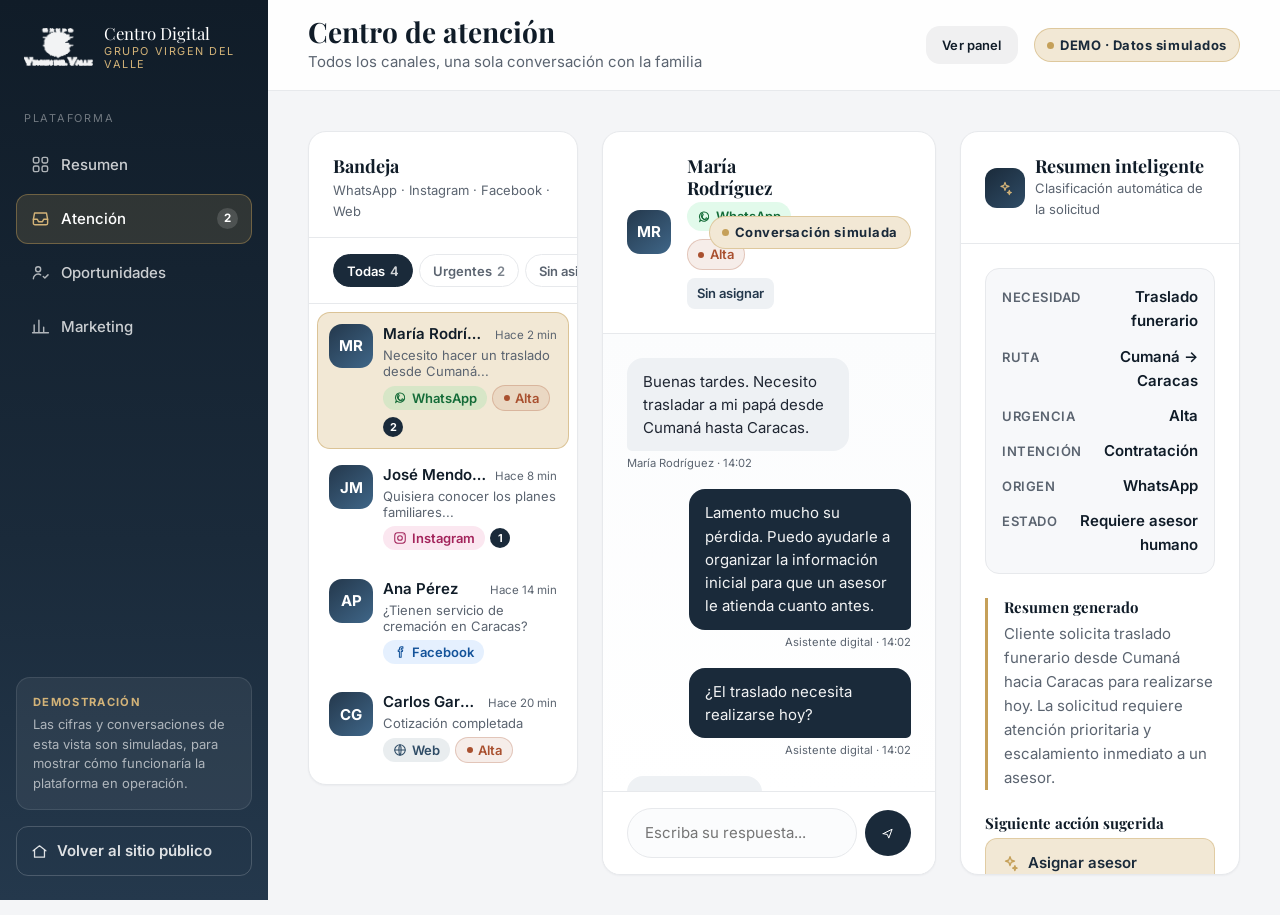
==== centro-atencion-demo.html @ 5bf5c895 "feat(inbox): add omnichannel attention center demo Single inbox for WhatsApp, Instagram, Facebook an" ====
<!doctype html>
<html lang="es">
<head>
  <meta charset="UTF-8" />
  <meta name="viewport" content="width=device-width, initial-scale=1" />
  <title>Centro Digital · Atención omnicanal (demo) | Grupo Virgen del Valle</title>
  <meta name="description" content="Demostración del centro de atención omnicanal de Grupo Virgen del Valle: WhatsApp, Instagram, Facebook y web en una misma bandeja, con resumen inteligente para el asesor. Datos simulados." />
  <meta name="robots" content="noindex" />
  <link rel="icon" type="image/svg+xml" href="assets/img/favicon.svg" />

  <link rel="preconnect" href="https://fonts.googleapis.com" />
  <link rel="preconnect" href="https://fonts.gstatic.com" crossorigin />
  <link href="https://fonts.googleapis.com/css2?family=Playfair+Display:ital,wght@0,400;0,600;0,700&family=Inter:wght@400;500;600;700;800&display=swap" rel="stylesheet" />

  <link rel="stylesheet" href="css/tokens.css" />
  <link rel="stylesheet" href="css/main.css" />
  <link rel="stylesheet" href="css/demo-dashboard.css" />
</head>
<body class="app-body">
  <a class="skip-link" href="#app-content">Saltar al contenido</a>

  <div class="app-shell">
    <aside class="app-sidebar" id="app-sidebar"></aside>

    <div class="app-main">
      <header class="app-topbar">
        <div class="app-topbar__titles">
          <h1>Centro de atención</h1>
          <p>Todos los canales, una sola conversación con la familia</p>
        </div>
        <div class="app-topbar__actions">
          <span id="demo-reset-host"></span>
          <a class="btn btn-ghost btn-sm" href="dashboard-demo.html">Ver panel</a>
          <span class="demo-chip">DEMO · Datos simulados</span>
        </div>
      </header>

      <main class="app-content" id="app-content">
        <div class="inbox-layout">
          <!-- Bandeja -->
          <section class="inbox-col" aria-labelledby="inbox-title">
            <div class="inbox-col__header">
              <h2 id="inbox-title">Bandeja</h2>
              <p>WhatsApp · Instagram · Facebook · Web</p>
            </div>
            <div class="inbox-tabs" id="inbox-tabs" role="group" aria-label="Filtros de bandeja"></div>
            <div class="conv-list" id="conv-list"></div>
          </section>

          <!-- Conversación -->
          <section class="inbox-col" id="chat-panel" aria-label="Conversación seleccionada"></section>

          <!-- Inteligencia -->
          <section class="inbox-col inbox-col--ai" aria-labelledby="ai-title">
            <div class="ai-panel__head">
              <span class="icon-badge">
                <svg class="icon" viewBox="0 0 24 24" aria-hidden="true"><path d="M12 3.5 13.6 8 18 9.5 13.6 11 12 15.5 10.4 11 6 9.5 10.4 8Z"/><path d="M18.5 15.5 19.3 18l2.2.8-2.2.8-.8 2.4-.8-2.4-2.2-.8 2.2-.8Z"/></svg>
              </span>
              <div>
                <h2 id="ai-title">Resumen inteligente</h2>
                <p>Clasificación automática de la solicitud</p>
              </div>
            </div>
            <div class="ai-panel__body" id="ai-panel-body"></div>
          </section>
        </div>
      </main>
    </div>
  </div>

  <script src="data/config.js"></script>
  <script src="data/demo-leads.js"></script>
  <script src="data/demo-conversations.js"></script>
  <script src="js/icons.js"></script>
  <script src="js/demo-store.js"></script>
  <script src="js/demo-shell.js"></script>
  <script>window.DEMO_PAGE = "atencion";</script>
  <script src="js/centro-atencion.js"></script>
</body>
</html>
---- css/tokens.css ----
/**
 * Design tokens — Grupo Virgen del Valle
 *
 * Paleta e tipografías tomadas como referencia provisional de la
 * identidad actualmente en uso por la empresa (azul profundo institucional
 * + acento dorado discreto). Deben sustituirse por los valores exactos
 * del manual de identidad gráfica oficial cuando el cliente lo entregue.
 * Todo el sitio consume estas variables: cambiar la marca es cuestión de
 * editar este único archivo.
 */
:root {
  /* Color de marca */
  --color-navy-950: #101c28;
  --color-navy-900: #1a2a3a;
  --color-navy-800: #24384c;
  --color-navy-700: #2f4c66;
  --color-navy-600: #3f6688;

  --color-gold-500: #c5a059;
  --color-gold-400: #d3b378;
  --color-gold-100: #f2e8d5;

  --color-ivory: #faf7f2;
  --color-white: #ffffff;
  --color-silver-200: #e7e9ec;
  --color-silver-300: #d7dbe0;

  --color-gray-600: #5b6470;
  --color-gray-500: #767f8a;
  --color-gray-900: #202733;

  --color-success: #2f7a4f;

  /* Semántica */
  --color-bg: var(--color-ivory);
  --color-surface: var(--color-white);
  --color-text: var(--color-gray-900);
  --color-text-muted: var(--color-gray-600);
  --color-primary: var(--color-navy-900);
  --color-primary-strong: var(--color-navy-950);
  --color-accent: var(--color-gold-500);
  --color-border: var(--color-silver-200);
  --color-on-primary: var(--color-white);

  /* Tipografía */
  --font-heading: "Playfair Display", "Georgia", "Times New Roman", serif;
  --font-body: "Inter", "Segoe UI", system-ui, -apple-system, sans-serif;

  --fs-xs: 0.8125rem;
  --fs-sm: 0.9375rem;
  --fs-base: 1rem;
  --fs-md: 1.125rem;
  --fs-lg: 1.375rem;
  --fs-xl: 1.75rem;
  --fs-2xl: 2.25rem;
  --fs-3xl: 3rem;

  /* Espaciado */
  --space-3xs: 0.25rem;
  --space-2xs: 0.5rem;
  --space-xs: 0.75rem;
  --space-sm: 1rem;
  --space-md: 1.5rem;
  --space-lg: 2.5rem;
  --space-xl: 4rem;
  --space-2xl: 6rem;

  /* Forma */
  --radius-sm: 8px;
  --radius-md: 14px;
  --radius-lg: 24px;
  --radius-pill: 999px;

  --shadow-sm: 0 1px 3px rgba(16, 28, 40, 0.08);
  --shadow-md: 0 8px 24px rgba(16, 28, 40, 0.1);
  --shadow-lg: 0 20px 48px rgba(16, 28, 40, 0.16);

  --max-width: 1200px;
  --transition-base: 220ms ease;

  /* Movimiento */
  --ease-standard: cubic-bezier(0.22, 1, 0.36, 1);
  --duration-fast: 200ms;
  --duration-base: 320ms;
  --duration-slow: 600ms;

  /* Urgencia — mismo lenguaje de marca, sin colores de alarma */
  --color-live: #2f7a4f;
}

@media (prefers-reduced-motion: reduce) {
  :root {
    --transition-base: 0ms;
  }
}
---- css/main.css ----
/* Reset & base */
*,
*::before,
*::after {
  box-sizing: border-box;
}

html {
  scroll-behavior: smooth;
}

@media (prefers-reduced-motion: reduce) {
  html {
    scroll-behavior: auto;
  }
  *,
  *::before,
  *::after {
    animation-duration: 0.01ms !important;
    animation-iteration-count: 1 !important;
    transition-duration: 0.01ms !important;
    scroll-behavior: auto !important;
  }
}

body {
  margin: 0;
  font-family: var(--font-body);
  font-size: var(--fs-base);
  line-height: 1.6;
  color: var(--color-text);
  background: var(--color-bg);
  -webkit-font-smoothing: antialiased;
}

img {
  max-width: 100%;
  display: block;
}

h1,
h2,
h3,
h4 {
  font-family: var(--font-heading);
  color: var(--color-primary-strong);
  line-height: 1.2;
  margin: 0 0 var(--space-sm);
}

p {
  margin: 0 0 var(--space-sm);
}

a {
  color: var(--color-navy-700);
}

ul {
  margin: 0;
  padding: 0;
  list-style: none;
}

button {
  font-family: inherit;
}

:focus-visible {
  outline: 3px solid var(--color-gold-500);
  outline-offset: 2px;
}

.sr-only {
  position: absolute;
  width: 1px;
  height: 1px;
  padding: 0;
  margin: -1px;
  overflow: hidden;
  clip: rect(0, 0, 0, 0);
  white-space: nowrap;
  border: 0;
}

.skip-link {
  position: absolute;
  left: var(--space-sm);
  top: -60px;
  background: var(--color-primary);
  color: var(--color-on-primary);
  padding: var(--space-2xs) var(--space-sm);
  border-radius: var(--radius-sm);
  z-index: 1000;
  transition: top var(--transition-base);
}

.skip-link:focus {
  top: var(--space-sm);
}

.container {
  max-width: var(--max-width);
  margin: 0 auto;
  padding: 0 var(--space-md);
}

.section {
  padding: var(--space-2xl) 0;
}

.section--tight {
  padding: var(--space-xl) 0;
}

.section--surface {
  background: var(--color-surface);
}

.section--primary {
  background: linear-gradient(160deg, var(--color-gold-100) 0%, var(--color-ivory) 55%);
  color: var(--color-text);
}

.section--primary h2,
.section--primary h3 {
  color: var(--color-primary-strong);
}

.section-eyebrow {
  display: inline-block;
  font-size: var(--fs-xs);
  letter-spacing: 0.14em;
  text-transform: uppercase;
  color: var(--color-accent);
  font-weight: 600;
  margin-bottom: var(--space-2xs);
}

.section-header {
  max-width: 720px;
  margin: 0 auto var(--space-lg);
  text-align: center;
}

.section-header h2 {
  font-size: var(--fs-2xl);
}

.section-header p {
  color: var(--color-text-muted);
  font-size: var(--fs-md);
}

.section--primary .section-header p {
  color: var(--color-text-muted);
}

/* Botones — sistema propio, no genérico */
.btn {
  position: relative;
  display: inline-flex;
  align-items: center;
  justify-content: center;
  gap: 0.55em;
  padding: 0.95em 1.75em;
  border-radius: var(--radius-md);
  font-family: var(--font-body);
  font-weight: 600;
  font-size: var(--fs-sm);
  letter-spacing: 0.01em;
  text-decoration: none;
  border: 1.5px solid transparent;
  cursor: pointer;
  isolation: isolate;
  transition: transform var(--duration-base) var(--ease-standard), box-shadow var(--duration-base) var(--ease-standard),
    background-color var(--duration-base) var(--ease-standard), border-color var(--duration-base) var(--ease-standard),
    color var(--duration-base) var(--ease-standard);
  white-space: nowrap;
}

.btn .icon {
  transition: transform var(--duration-base) var(--ease-standard);
}

.btn:hover {
  transform: translateY(-3px);
}

.btn:hover .icon--arrow {
  transform: translateX(4px);
}

.btn:active {
  transform: translateY(-1px);
  transition-duration: var(--duration-fast);
}

.btn-primary {
  background: var(--color-accent);
  color: var(--color-navy-950);
  box-shadow: 0 1px 2px rgba(16, 28, 40, 0.12);
}

.btn-primary:hover {
  background: var(--color-gold-400);
  box-shadow: var(--shadow-md);
}

.btn-secondary {
  background: var(--color-primary);
  color: var(--color-on-primary);
  box-shadow: 0 1px 2px rgba(16, 28, 40, 0.12);
}

.btn-secondary:hover {
  background: var(--color-primary-strong);
  box-shadow: var(--shadow-md);
}

.btn-outline {
  background: transparent;
  border-color: currentColor;
  color: inherit;
}

.btn-outline:hover {
  background: rgba(16, 28, 40, 0.08);
}

.btn-ghost {
  background: rgba(16, 28, 40, 0.06);
  color: var(--color-primary-strong);
  border-color: transparent;
}

.btn-ghost:hover {
  background: rgba(16, 28, 40, 0.12);
}

.btn-emergency {
  background: var(--color-primary-strong);
  color: var(--color-on-primary);
  border-color: rgba(255, 255, 255, 0.16);
  padding-left: 1.5em;
}

.btn-emergency::before {
  content: "";
  width: 8px;
  height: 8px;
  border-radius: 50%;
  background: var(--color-live);
  box-shadow: 0 0 0 3px rgba(47, 122, 79, 0.28);
  flex-shrink: 0;
}

.btn-emergency:hover {
  background: var(--color-navy-800);
  box-shadow: var(--shadow-md);
}

.btn-arrow {
  background: transparent;
  border: none;
  padding: 0.3em 0;
  color: var(--color-primary);
  font-weight: 600;
  border-radius: 0;
  box-shadow: none !important;
}

.btn-arrow::after {
  content: "";
  position: absolute;
  left: 0;
  right: 100%;
  bottom: -2px;
  height: 2px;
  background: var(--color-accent);
  transition: right var(--duration-base) var(--ease-standard);
}

.btn-arrow:hover {
  transform: none;
  color: var(--color-navy-950);
}

.btn-arrow:hover::after {
  right: 0;
}

.btn-arrow:hover .icon--arrow {
  transform: translateX(4px);
}

.btn-sm {
  padding: 0.6em 1.2em;
  font-size: var(--fs-xs);
}

.btn-lg {
  padding: 1.1em 2.2em;
  font-size: var(--fs-md);
}

.btn-block {
  width: 100%;
}

.btn:disabled {
  opacity: 0.5;
  cursor: not-allowed;
  transform: none;
  box-shadow: none;
}

.btn:focus-visible {
  outline: 3px solid var(--color-gold-500);
  outline-offset: 3px;
}

/* Header */
.site-header {
  position: sticky;
  top: 0;
  z-index: 100;
  background: rgba(250, 247, 242, 0.92);
  backdrop-filter: blur(10px);
  border-bottom: 1px solid var(--color-border);
}

.site-header__bar {
  display: flex;
  align-items: center;
  justify-content: space-between;
  gap: var(--space-md);
  padding: var(--space-xs) 0;
}

.brand {
  display: flex;
  align-items: center;
  gap: var(--space-2xs);
  text-decoration: none;
  color: var(--color-primary-strong);
}

.brand img {
  height: 40px;
  width: auto;
}

.brand-text {
  font-family: var(--font-heading);
  font-weight: 700;
  font-size: var(--fs-md);
  line-height: 1.1;
}

.brand-text small {
  display: block;
  font-family: var(--font-body);
  font-weight: 500;
  font-size: 0.65rem;
  letter-spacing: 0.12em;
  text-transform: uppercase;
  color: var(--color-accent);
}

.main-nav {
  display: flex;
  align-items: center;
  gap: var(--space-lg);
}

.main-nav > .header-actions {
  display: none;
}

.main-nav__list {
  display: flex;
  gap: var(--space-md);
}

.main-nav__list a {
  color: var(--color-text);
  text-decoration: none;
  font-weight: 500;
  font-size: var(--fs-sm);
  padding: var(--space-3xs) 0;
  border-bottom: 2px solid transparent;
  transition: border-color var(--transition-base), color var(--transition-base);
}

.main-nav__list a:hover,
.main-nav__list a:focus-visible {
  border-color: var(--color-accent);
  color: var(--color-primary-strong);
}

.header-actions {
  display: flex;
  align-items: center;
  gap: var(--space-sm);
}

.header-badge {
  display: inline-flex;
  align-items: center;
  gap: 0.4em;
  font-size: var(--fs-xs);
  font-weight: 600;
  color: var(--color-navy-800);
}

.header-badge .dot {
  width: 8px;
  height: 8px;
  border-radius: 50%;
  background: var(--color-success);
  box-shadow: 0 0 0 3px rgba(47, 122, 79, 0.18);
}

.nav-toggle {
  display: none;
  background: none;
  border: none;
  cursor: pointer;
  padding: var(--space-2xs);
  color: var(--color-primary-strong);
}

.nav-toggle svg {
  width: 26px;
  height: 26px;
}

/* Hero */
.hero {
  position: relative;
  background: linear-gradient(160deg, var(--color-ivory) 0%, var(--color-white) 55%, var(--color-gold-100) 130%);
  color: var(--color-text);
  overflow: hidden;
}

.hero::after {
  content: "";
  position: absolute;
  inset: 0;
  background: radial-gradient(circle at 82% 15%, rgba(197, 160, 89, 0.18), transparent 55%);
  pointer-events: none;
}

.hero__inner {
  position: relative;
  padding: var(--space-2xl) 0 var(--space-xl);
  display: grid;
  gap: var(--space-lg);
}

.hero__badge {
  display: inline-flex;
  align-items: center;
  gap: 0.5em;
  padding: 0.4em 0.9em;
  border-radius: var(--radius-pill);
  background: rgba(26, 42, 58, 0.06);
  border: 1px solid rgba(26, 42, 58, 0.14);
  color: var(--color-navy-800);
  font-size: var(--fs-xs);
  font-weight: 600;
  letter-spacing: 0.04em;
  margin-bottom: var(--space-sm);
}

.hero__badge .dot {
  width: 8px;
  height: 8px;
  border-radius: 50%;
  background: #5fd48a;
}

.hero h1 {
  color: var(--color-primary-strong);
  font-size: clamp(2.1rem, 4.5vw, var(--fs-3xl));
  max-width: 18ch;
  margin-bottom: var(--space-sm);
}

.hero p.lead {
  font-size: var(--fs-md);
  color: var(--color-text-muted);
  max-width: 56ch;
  margin-bottom: var(--space-lg);
}

.hero__ctas {
  display: flex;
  flex-wrap: wrap;
  gap: var(--space-sm);
}

.hero__stats {
  display: grid;
  grid-template-columns: repeat(3, minmax(0, 1fr));
  gap: var(--space-md);
  margin-top: var(--space-lg);
  padding-top: var(--space-lg);
  border-top: 1px solid var(--color-border);
  max-width: 640px;
}

.hero__stat strong {
  display: block;
  font-family: var(--font-heading);
  font-size: var(--fs-xl);
  color: var(--color-primary);
}

.hero__stat span {
  font-size: var(--fs-xs);
  color: var(--color-text-muted);
}

/* Encabezado de páginas internas */
.page-hero {
  background: linear-gradient(160deg, var(--color-ivory) 0%, var(--color-white) 100%);
  padding-bottom: var(--space-lg);
}

.page-hero h1 {
  font-size: clamp(1.9rem, 3.6vw, var(--fs-2xl));
}

.page-hero-tight {
  padding-top: 0;
}

/* Footer */
.site-footer {
  background: var(--color-primary-strong);
  color: rgba(255, 255, 255, 0.82);
  padding: var(--space-xl) 0 var(--space-md);
}

.footer-grid {
  display: grid;
  grid-template-columns: 1.4fr repeat(3, 1fr);
  gap: var(--space-lg);
  padding-bottom: var(--space-lg);
  border-bottom: 1px solid rgba(255, 255, 255, 0.12);
}

.footer-brand {
  display: flex;
  align-items: center;
  gap: var(--space-2xs);
  color: var(--color-on-primary);
  text-decoration: none;
  margin-bottom: var(--space-sm);
}

.footer-brand img {
  height: 34px;
  filter: brightness(0) invert(1);
}

.site-footer h4 {
  color: var(--color-on-primary);
  font-size: var(--fs-sm);
  text-transform: uppercase;
  letter-spacing: 0.08em;
  margin-bottom: var(--space-sm);
}

.site-footer ul li {
  margin-bottom: var(--space-2xs);
}

.site-footer a {
  color: rgba(255, 255, 255, 0.75);
  text-decoration: none;
}

.site-footer a:hover {
  color: var(--color-gold-400);
}

.footer-bottom {
  padding-top: var(--space-md);
  display: flex;
  justify-content: space-between;
  flex-wrap: wrap;
  gap: var(--space-sm);
  font-size: var(--fs-xs);
  color: rgba(255, 255, 255, 0.55);
}

/* Utilidades de icono */
.icon {
  width: 1em;
  height: 1em;
  display: inline-block;
  stroke: currentColor;
  fill: none;
  stroke-width: 1.8;
  stroke-linecap: round;
  stroke-linejoin: round;
}

/* Reveal on scroll */
.reveal {
  opacity: 0;
  transform: translateY(18px);
  transition: opacity var(--duration-slow) var(--ease-standard), transform var(--duration-slow) var(--ease-standard);
  transition-delay: calc(var(--stagger, 0) * 70ms);
}

.reveal.is-visible {
  opacity: 1;
  transform: none;
}

.reveal-scale {
  opacity: 0;
  transform: scale(0.97);
  transition: opacity var(--duration-slow) var(--ease-standard), transform var(--duration-slow) var(--ease-standard);
}

.reveal-scale.is-visible {
  opacity: 1;
  transform: none;
}

@media (prefers-reduced-motion: reduce) {
  .reveal {
    opacity: 1;
    transform: none;
  }
}

/* Responsive */
@media (max-width: 960px) {
  .footer-grid {
    grid-template-columns: 1fr 1fr;
  }
}

@media (max-width: 860px) {
  .main-nav {
    position: fixed;
    inset: 0 0 0 30%;
    background: var(--color-primary-strong);
    flex-direction: column;
    align-items: flex-start;
    padding: calc(var(--space-2xl)) var(--space-lg) var(--space-lg);
    transform: translateX(100%);
    transition: transform var(--transition-base);
    z-index: 90;
  }

  .main-nav.is-open {
    transform: translateX(0);
  }

  .main-nav__list {
    flex-direction: column;
    gap: var(--space-md);
    width: 100%;
  }

  .main-nav__list a {
    color: rgba(255, 255, 255, 0.9);
    font-size: var(--fs-md);
    display: block;
  }

  .main-nav > .header-actions {
    display: flex;
    margin-top: var(--space-lg);
    flex-direction: column;
    align-items: flex-start;
    width: 100%;
  }

  .main-nav .header-badge {
    color: var(--color-gold-400);
  }

  .nav-toggle {
    display: inline-flex;
  }

  .site-header .header-actions--desktop {
    display: none;
  }

  .nav-scrim {
    position: fixed;
    inset: 0;
    background: rgba(16, 28, 40, 0.55);
    opacity: 0;
    pointer-events: none;
    transition: opacity var(--transition-base);
    z-index: 85;
  }

  .nav-scrim.is-visible {
    opacity: 1;
    pointer-events: auto;
  }
}

@media (max-width: 640px) {
  .hero__stats {
    grid-template-columns: repeat(3, 1fr);
    gap: var(--space-sm);
  }

  .footer-grid {
    grid-template-columns: 1fr;
  }

  .section {
    padding: var(--space-xl) 0;
  }
}
---- css/demo-dashboard.css ----
/**
 * Centro Digital (demo) — panel ejecutivo y centro de atención omnicanal.
 * Reutiliza los tokens de marca de tokens.css; solo añade lo necesario
 * para un layout de aplicación.
 */

:root {
  --app-sidebar-width: 268px;
  --app-topbar-height: 76px;
  --app-bg: #f4f5f7;
  --app-radius: 18px;
}

body.app-body {
  background: var(--app-bg);
  margin: 0;
}

/* ------------------------------------------------------------------ */
/* Shell                                                               */
/* ------------------------------------------------------------------ */

.app-shell {
  display: grid;
  grid-template-columns: var(--app-sidebar-width) minmax(0, 1fr);
  min-height: 100vh;
}

.app-sidebar {
  background: linear-gradient(180deg, var(--color-navy-950) 0%, var(--color-navy-900) 60%, var(--color-navy-800) 100%);
  color: rgba(255, 255, 255, 0.82);
  padding: var(--space-md) var(--space-sm) var(--space-md);
  display: flex;
  flex-direction: column;
  gap: var(--space-lg);
  position: sticky;
  top: 0;
  height: 100vh;
  overflow-y: auto;
}

.app-brand {
  display: flex;
  align-items: center;
  gap: 0.7em;
  text-decoration: none;
  color: var(--color-white);
  padding: 0 var(--space-2xs);
}

.app-brand img {
  height: 38px;
  width: auto;
  filter: brightness(0) invert(1);
  opacity: 0.95;
}

.app-brand__text {
  display: block;
  font-family: var(--font-heading);
  font-size: 1.05rem;
  line-height: 1.15;
}

.app-brand__text small {
  display: block;
  font-family: var(--font-body);
  font-size: 0.68rem;
  letter-spacing: 0.14em;
  text-transform: uppercase;
  color: var(--color-gold-400);
  margin-top: 2px;
}

.app-nav {
  display: flex;
  flex-direction: column;
  gap: 4px;
}

.app-nav__label {
  font-size: 0.68rem;
  letter-spacing: 0.16em;
  text-transform: uppercase;
  color: rgba(255, 255, 255, 0.4);
  padding: 0 var(--space-2xs);
  margin-bottom: var(--space-2xs);
}

.app-nav__item {
  display: flex;
  align-items: center;
  gap: 0.75em;
  padding: 0.8em 0.9em;
  border-radius: 12px;
  color: rgba(255, 255, 255, 0.78);
  text-decoration: none;
  font-size: var(--fs-sm);
  font-weight: 500;
  border: 1px solid transparent;
  background: none;
  cursor: pointer;
  width: 100%;
  text-align: left;
  font-family: inherit;
  transition: background var(--duration-base) var(--ease-standard), color var(--duration-base) var(--ease-standard),
    border-color var(--duration-base) var(--ease-standard);
}

.app-nav__item .icon {
  width: 19px;
  height: 19px;
  flex-shrink: 0;
  opacity: 0.85;
}

.app-nav__item:hover {
  background: rgba(255, 255, 255, 0.07);
  color: var(--color-white);
}

.app-nav__item.is-active {
  background: rgba(197, 160, 89, 0.16);
  border-color: rgba(197, 160, 89, 0.42);
  color: var(--color-white);
}

.app-nav__item.is-active .icon {
  color: var(--color-gold-400);
  opacity: 1;
}

.app-nav__count {
  margin-left: auto;
  background: rgba(255, 255, 255, 0.14);
  border-radius: var(--radius-pill);
  padding: 0.1em 0.6em;
  font-size: 0.72rem;
  font-weight: 700;
}

.app-sidebar__footer {
  margin-top: auto;
  display: flex;
  flex-direction: column;
  gap: var(--space-sm);
}

.app-sidebar__note {
  background: rgba(255, 255, 255, 0.06);
  border: 1px solid rgba(255, 255, 255, 0.1);
  border-radius: 14px;
  padding: var(--space-sm);
  font-size: var(--fs-xs);
  line-height: 1.5;
  color: rgba(255, 255, 255, 0.62);
}

.app-sidebar__note strong {
  display: block;
  color: var(--color-gold-400);
  font-size: 0.7rem;
  letter-spacing: 0.12em;
  text-transform: uppercase;
  margin-bottom: 0.35em;
}

.app-back-link {
  display: flex;
  align-items: center;
  gap: 0.6em;
  padding: 0.8em 0.9em;
  border-radius: 12px;
  border: 1px solid rgba(255, 255, 255, 0.18);
  color: rgba(255, 255, 255, 0.85);
  text-decoration: none;
  font-size: var(--fs-sm);
  font-weight: 600;
  transition: background var(--duration-base) var(--ease-standard);
}

.app-back-link:hover {
  background: rgba(255, 255, 255, 0.1);
  color: var(--color-white);
}

.app-back-link .icon {
  width: 17px;
  height: 17px;
}

/* Main -------------------------------------------------------------- */

.app-main {
  min-width: 0;
  display: flex;
  flex-direction: column;
}

.app-topbar {
  min-height: var(--app-topbar-height);
  background: rgba(255, 255, 255, 0.86);
  backdrop-filter: blur(10px);
  border-bottom: 1px solid var(--color-border);
  display: flex;
  align-items: center;
  justify-content: space-between;
  gap: var(--space-md);
  padding: var(--space-sm) var(--space-lg);
  position: sticky;
  top: 0;
  z-index: 20;
  flex-wrap: wrap;
}

.app-topbar__titles h1 {
  font-size: var(--fs-xl);
  margin: 0 0 2px;
  line-height: 1.15;
}

.app-topbar__titles p {
  margin: 0;
  color: var(--color-text-muted);
  font-size: var(--fs-sm);
}

.app-topbar__actions {
  display: flex;
  align-items: center;
  gap: var(--space-sm);
  flex-wrap: wrap;
}

.app-content {
  padding: var(--space-lg);
  display: flex;
  flex-direction: column;
  gap: var(--space-lg);
  flex: 1;
}

.demo-chip {
  display: inline-flex;
  align-items: center;
  gap: 0.45em;
  background: var(--color-gold-100);
  color: var(--color-navy-900);
  border: 1px solid rgba(197, 160, 89, 0.45);
  border-radius: var(--radius-pill);
  padding: 0.42em 0.95em;
  font-size: var(--fs-xs);
  font-weight: 700;
  letter-spacing: 0.04em;
  white-space: nowrap;
}

.demo-chip::before {
  content: "";
  width: 7px;
  height: 7px;
  border-radius: 50%;
  background: var(--color-gold-500);
}

.demo-chip--dark {
  background: rgba(197, 160, 89, 0.16);
  border-color: rgba(197, 160, 89, 0.4);
  color: var(--color-gold-400);
}

/* ------------------------------------------------------------------ */
/* Paneles y grids                                                     */
/* ------------------------------------------------------------------ */

.panel {
  background: var(--color-surface);
  border: 1px solid var(--color-border);
  border-radius: var(--app-radius);
  box-shadow: 0 1px 2px rgba(16, 28, 40, 0.04);
  padding: var(--space-md);
}

.panel__header {
  display: flex;
  align-items: flex-start;
  justify-content: space-between;
  gap: var(--space-sm);
  margin-bottom: var(--space-md);
  flex-wrap: wrap;
}

.panel__header h2 {
  font-size: var(--fs-lg);
  margin: 0 0 2px;
}

.panel__header p {
  margin: 0;
  color: var(--color-text-muted);
  font-size: var(--fs-sm);
}

.section-grid {
  display: grid;
  gap: var(--space-md);
}

.section-grid--2 {
  grid-template-columns: repeat(auto-fit, minmax(340px, 1fr));
}

.section-grid--3 {
  grid-template-columns: repeat(auto-fit, minmax(280px, 1fr));
}

/* KPI cards ---------------------------------------------------------- */

.kpi-grid {
  display: grid;
  grid-template-columns: repeat(auto-fit, minmax(230px, 1fr));
  gap: var(--space-md);
}

.kpi-card {
  background: var(--color-surface);
  border: 1px solid var(--color-border);
  border-radius: var(--app-radius);
  padding: var(--space-md);
  box-shadow: 0 1px 2px rgba(16, 28, 40, 0.04);
  display: flex;
  flex-direction: column;
  gap: 0.55em;
  transition: transform var(--duration-base) var(--ease-standard), box-shadow var(--duration-base) var(--ease-standard),
    border-color var(--duration-base) var(--ease-standard);
}

.kpi-card:hover {
  transform: translateY(-3px);
  box-shadow: var(--shadow-md);
  border-color: var(--color-gold-400);
}

.kpi-card__icon {
  width: 42px;
  height: 42px;
  border-radius: 12px;
  display: inline-flex;
  align-items: center;
  justify-content: center;
  background: var(--color-gold-100);
  color: var(--color-navy-800);
}

.kpi-card__icon .icon {
  width: 21px;
  height: 21px;
}

.kpi-card--urgent .kpi-card__icon {
  background: rgba(196, 92, 60, 0.12);
  color: #a9502f;
}

.kpi-card--good .kpi-card__icon {
  background: rgba(47, 122, 79, 0.12);
  color: var(--color-live);
}

.kpi-card__value {
  font-family: var(--font-heading);
  font-size: 2.4rem;
  line-height: 1;
  color: var(--color-primary-strong);
  font-weight: 600;
}

.kpi-card__label {
  font-size: var(--fs-sm);
  color: var(--color-text-muted);
  font-weight: 500;
}

.kpi-card__delta {
  display: inline-flex;
  align-items: center;
  gap: 0.35em;
  font-size: var(--fs-xs);
  font-weight: 600;
  color: var(--color-text-muted);
}

.kpi-card__delta--up {
  color: var(--color-live);
}

.kpi-card__delta--down {
  color: var(--color-navy-700);
}

.kpi-card__delta .icon {
  width: 14px;
  height: 14px;
}

/* Funnel -------------------------------------------------------------- */

.funnel {
  display: flex;
  flex-direction: column;
  gap: var(--space-sm);
}

.funnel__step {
  display: grid;
  grid-template-columns: 120px minmax(0, 1fr);
  align-items: center;
  gap: var(--space-md);
}

.funnel__meta strong {
  display: block;
  font-family: var(--font-heading);
  font-size: var(--fs-xl);
  color: var(--color-primary-strong);
  line-height: 1;
}

.funnel__meta span {
  font-size: var(--fs-xs);
  color: var(--color-text-muted);
  font-weight: 600;
  text-transform: uppercase;
  letter-spacing: 0.06em;
}

.funnel__bar {
  height: 46px;
  border-radius: 12px;
  background: linear-gradient(90deg, var(--color-navy-900), var(--color-navy-700));
  display: flex;
  align-items: center;
  padding: 0 var(--space-md);
  color: rgba(255, 255, 255, 0.86);
  font-size: var(--fs-xs);
  transform-origin: left center;
  animation: funnelGrow var(--duration-slow) var(--ease-standard) both;
  white-space: nowrap;
  overflow: hidden;
  text-overflow: ellipsis;
}

.funnel__step:nth-child(2) .funnel__bar {
  animation-delay: 80ms;
}
.funnel__step:nth-child(3) .funnel__bar {
  animation-delay: 160ms;
}
.funnel__step:nth-child(4) .funnel__bar {
  animation-delay: 240ms;
}
.funnel__step:nth-child(5) .funnel__bar {
  background: linear-gradient(90deg, var(--color-gold-500), var(--color-gold-400));
  color: var(--color-navy-950);
  font-weight: 600;
  animation-delay: 320ms;
}

@keyframes funnelGrow {
  from {
    transform: scaleX(0.02);
    opacity: 0;
  }
  to {
    transform: scaleX(1);
    opacity: 1;
  }
}

/* Listas visuales ------------------------------------------------------ */

.bar-list {
  display: flex;
  flex-direction: column;
  gap: var(--space-sm);
}

.bar-list__row {
  display: grid;
  grid-template-columns: minmax(96px, auto) minmax(0, 1fr) 46px;
  align-items: center;
  gap: var(--space-sm);
  font-size: var(--fs-sm);
}

.bar-list__label {
  display: inline-flex;
  align-items: center;
  gap: 0.5em;
  font-weight: 500;
  color: var(--color-text);
}

.bar-list__label .icon {
  width: 17px;
  height: 17px;
  color: var(--color-navy-700);
}

.bar-list__track {
  height: 10px;
  border-radius: var(--radius-pill);
  background: var(--color-silver-200);
  overflow: hidden;
}

.bar-list__fill {
  height: 100%;
  border-radius: var(--radius-pill);
  background: linear-gradient(90deg, var(--color-navy-800), var(--color-navy-600));
  transform-origin: left center;
  animation: barGrow var(--duration-slow) var(--ease-standard) both;
}

.bar-list__row:nth-child(even) .bar-list__fill {
  background: linear-gradient(90deg, var(--color-gold-500), var(--color-gold-400));
}

.bar-list__value {
  text-align: right;
  font-weight: 700;
  color: var(--color-primary-strong);
  font-variant-numeric: tabular-nums;
}

@keyframes barGrow {
  from {
    transform: scaleX(0);
  }
  to {
    transform: scaleX(1);
  }
}

/* Donut ---------------------------------------------------------------- */

.donut-wrap {
  display: flex;
  align-items: center;
  gap: var(--space-lg);
  flex-wrap: wrap;
}

.donut {
  flex-shrink: 0;
  position: relative;
  width: 168px;
  height: 168px;
}

.donut svg {
  transform: rotate(-90deg);
  width: 100%;
  height: 100%;
}

.donut__segment {
  fill: none;
  stroke-width: 18;
  stroke-linecap: butt;
  animation: donutDraw 900ms var(--ease-standard) both;
}

@keyframes donutDraw {
  from {
    stroke-dasharray: 0 999;
  }
}

.donut__center {
  position: absolute;
  inset: 0;
  display: flex;
  flex-direction: column;
  align-items: center;
  justify-content: center;
  text-align: center;
}

.donut__center strong {
  font-family: var(--font-heading);
  font-size: var(--fs-xl);
  color: var(--color-primary-strong);
  line-height: 1;
}

.donut__center span {
  font-size: var(--fs-xs);
  color: var(--color-text-muted);
}

.donut-legend {
  display: flex;
  flex-direction: column;
  gap: 0.7em;
  flex: 1;
  min-width: 190px;
}

.donut-legend__item {
  display: flex;
  align-items: center;
  gap: 0.6em;
  font-size: var(--fs-sm);
}

.donut-legend__dot {
  width: 11px;
  height: 11px;
  border-radius: 4px;
  flex-shrink: 0;
}

.donut-legend__value {
  margin-left: auto;
  font-weight: 700;
  color: var(--color-primary-strong);
  font-variant-numeric: tabular-nums;
}

/* Métricas simples ------------------------------------------------------ */

.metric-list {
  display: grid;
  gap: var(--space-sm);
}

.metric-row {
  display: flex;
  align-items: baseline;
  justify-content: space-between;
  gap: var(--space-sm);
  padding-bottom: var(--space-sm);
  border-bottom: 1px solid var(--color-border);
}

.metric-row:last-child {
  border-bottom: none;
  padding-bottom: 0;
}

.metric-row__label {
  font-size: var(--fs-sm);
  color: var(--color-text);
  font-weight: 500;
}

.metric-row__label small {
  display: block;
  color: var(--color-text-muted);
  font-weight: 400;
  font-size: var(--fs-xs);
  margin-top: 2px;
}

.metric-row__value {
  font-family: var(--font-heading);
  font-size: var(--fs-lg);
  color: var(--color-primary-strong);
  white-space: nowrap;
}

/* ------------------------------------------------------------------ */
/* Oportunidades                                                       */
/* ------------------------------------------------------------------ */

.lead-list {
  display: flex;
  flex-direction: column;
  gap: 10px;
}

.lead-row {
  display: grid;
  grid-template-columns: 44px minmax(150px, 1.4fr) minmax(120px, 1fr) minmax(110px, 0.8fr) auto auto;
  align-items: center;
  gap: var(--space-sm);
  padding: 0.85em var(--space-sm);
  border: 1px solid var(--color-border);
  border-radius: 14px;
  background: var(--color-surface);
  transition: border-color var(--duration-base) var(--ease-standard), box-shadow var(--duration-base) var(--ease-standard),
    transform var(--duration-base) var(--ease-standard);
}

.lead-row:hover {
  border-color: var(--color-gold-400);
  box-shadow: var(--shadow-sm);
  transform: translateY(-2px);
}

.lead-row.is-new {
  border-color: var(--color-gold-500);
  background: linear-gradient(90deg, rgba(242, 232, 213, 0.6), var(--color-surface) 45%);
}

.avatar {
  width: 44px;
  height: 44px;
  border-radius: 13px;
  background: linear-gradient(140deg, var(--color-navy-800), var(--color-navy-600));
  color: var(--color-white);
  display: inline-flex;
  align-items: center;
  justify-content: center;
  font-weight: 700;
  font-size: var(--fs-sm);
  letter-spacing: 0.02em;
  flex-shrink: 0;
}

.avatar--gold {
  background: linear-gradient(140deg, var(--color-gold-500), var(--color-gold-400));
  color: var(--color-navy-950);
}

.lead-row__name {
  font-weight: 600;
  color: var(--color-primary-strong);
  font-size: var(--fs-sm);
}

.lead-row__name small {
  display: block;
  font-weight: 400;
  color: var(--color-text-muted);
  font-size: var(--fs-xs);
  margin-top: 2px;
}

.lead-row__cell {
  font-size: var(--fs-sm);
  color: var(--color-text);
  min-width: 0;
}

.lead-row__cell small {
  display: block;
  color: var(--color-text-muted);
  font-size: var(--fs-xs);
  margin-top: 2px;
}

.channel-tag {
  display: inline-flex;
  align-items: center;
  gap: 0.4em;
  font-size: var(--fs-xs);
  font-weight: 600;
  color: var(--color-navy-800);
  background: var(--color-app-tag, #eef1f4);
  border-radius: var(--radius-pill);
  padding: 0.3em 0.75em;
}

.channel-tag .icon {
  width: 14px;
  height: 14px;
}

.channel-tag--whatsapp {
  background: rgba(37, 211, 102, 0.13);
  color: #146c38;
}

.channel-tag--instagram {
  background: rgba(214, 41, 118, 0.11);
  color: #a3245b;
}

.channel-tag--facebook {
  background: rgba(24, 119, 242, 0.11);
  color: #14539a;
}

.channel-tag--web {
  background: rgba(47, 76, 102, 0.1);
  color: var(--color-navy-700);
}

.badge {
  display: inline-flex;
  align-items: center;
  gap: 0.4em;
  font-size: var(--fs-xs);
  font-weight: 600;
  border-radius: var(--radius-pill);
  padding: 0.32em 0.8em;
  white-space: nowrap;
  border: 1px solid transparent;
}

.badge::before {
  content: "";
  width: 6px;
  height: 6px;
  border-radius: 50%;
  background: currentColor;
}

.badge--alta {
  background: rgba(169, 80, 47, 0.1);
  color: #a9502f;
  border-color: rgba(169, 80, 47, 0.25);
}

.badge--media {
  background: rgba(197, 160, 89, 0.16);
  color: #8a6c2f;
  border-color: rgba(197, 160, 89, 0.35);
}

.badge--normal {
  background: rgba(47, 76, 102, 0.09);
  color: var(--color-navy-700);
  border-color: rgba(47, 76, 102, 0.18);
}

.status-pill {
  display: inline-flex;
  align-items: center;
  font-size: var(--fs-xs);
  font-weight: 600;
  border-radius: 8px;
  padding: 0.38em 0.75em;
  white-space: nowrap;
  background: #eef1f4;
  color: var(--color-navy-800);
}

.status-pill--nuevo {
  background: rgba(197, 160, 89, 0.18);
  color: #7d6021;
}

.status-pill--asignado,
.status-pill--cotizacion {
  background: rgba(47, 76, 102, 0.1);
  color: var(--color-navy-700);
}

.status-pill--atendiendo,
.status-pill--en-conversacion,
.status-pill--en-atencion {
  background: rgba(47, 122, 79, 0.12);
  color: var(--color-live);
}

.status-pill--seguimiento {
  background: rgba(63, 102, 136, 0.12);
  color: var(--color-navy-600);
}

.new-flag {
  background: var(--color-gold-500);
  color: var(--color-navy-950);
  font-size: 0.65rem;
  font-weight: 800;
  letter-spacing: 0.1em;
  border-radius: 6px;
  padding: 0.2em 0.5em;
  text-transform: uppercase;
}

/* ------------------------------------------------------------------ */
/* Centro de atención                                                  */
/* ------------------------------------------------------------------ */

.inbox-layout {
  display: grid;
  grid-template-columns: minmax(270px, 0.85fr) minmax(0, 1.6fr) minmax(280px, 1fr);
  gap: var(--space-md);
  align-items: start;
}

.inbox-col {
  background: var(--color-surface);
  border: 1px solid var(--color-border);
  border-radius: var(--app-radius);
  box-shadow: 0 1px 2px rgba(16, 28, 40, 0.04);
  display: flex;
  flex-direction: column;
  min-height: 0;
  max-height: calc(100vh - var(--app-topbar-height) - var(--space-lg) * 2);
}

.inbox-col__header {
  padding: var(--space-md) var(--space-md) var(--space-sm);
  border-bottom: 1px solid var(--color-border);
}

.inbox-col__header h2 {
  font-size: var(--fs-md);
  margin: 0 0 2px;
}

.inbox-col__header p {
  margin: 0;
  font-size: var(--fs-xs);
  color: var(--color-text-muted);
}

.inbox-tabs {
  display: flex;
  gap: 6px;
  padding: var(--space-sm) var(--space-md);
  border-bottom: 1px solid var(--color-border);
  overflow-x: auto;
  scrollbar-width: none;
}

.inbox-tabs::-webkit-scrollbar {
  display: none;
}

.inbox-tab {
  border: 1px solid var(--color-border);
  background: var(--color-surface);
  border-radius: var(--radius-pill);
  padding: 0.55em 1em;
  font-size: var(--fs-xs);
  font-weight: 600;
  color: var(--color-text-muted);
  cursor: pointer;
  font-family: inherit;
  white-space: nowrap;
  transition: background var(--duration-base) var(--ease-standard), color var(--duration-base) var(--ease-standard),
    border-color var(--duration-base) var(--ease-standard);
}

.inbox-tab:hover {
  border-color: var(--color-gold-400);
  color: var(--color-primary-strong);
}

.inbox-tab.is-active {
  background: var(--color-navy-900);
  border-color: var(--color-navy-900);
  color: var(--color-white);
}

.inbox-tab__count {
  margin-left: 0.4em;
  opacity: 0.8;
}

.conv-list {
  overflow-y: auto;
  padding: var(--space-2xs);
  display: flex;
  flex-direction: column;
  gap: 4px;
  flex: 1;
}

.conv-item {
  display: grid;
  grid-template-columns: 44px minmax(0, 1fr);
  gap: 0.75em;
  padding: 0.85em;
  border-radius: 13px;
  border: 1px solid transparent;
  background: none;
  cursor: pointer;
  text-align: left;
  font-family: inherit;
  width: 100%;
  transition: background var(--duration-base) var(--ease-standard), border-color var(--duration-base) var(--ease-standard);
}

.conv-item:hover {
  background: #f7f8fa;
}

.conv-item.is-active {
  background: var(--color-gold-100);
  border-color: rgba(197, 160, 89, 0.5);
}

.conv-item.is-new {
  border-color: var(--color-gold-500);
}

.conv-item__top {
  display: flex;
  align-items: baseline;
  justify-content: space-between;
  gap: 0.5em;
}

.conv-item__name {
  font-weight: 600;
  color: var(--color-primary-strong);
  font-size: var(--fs-sm);
  white-space: nowrap;
  overflow: hidden;
  text-overflow: ellipsis;
}

.conv-item__time {
  font-size: 0.72rem;
  color: var(--color-text-muted);
  white-space: nowrap;
  flex-shrink: 0;
}

.conv-item__preview {
  font-size: var(--fs-xs);
  color: var(--color-text-muted);
  margin: 4px 0 6px;
  display: -webkit-box;
  -webkit-line-clamp: 2;
  -webkit-box-orient: vertical;
  overflow: hidden;
}

.conv-item__meta {
  display: flex;
  align-items: center;
  gap: 0.4em;
  flex-wrap: wrap;
}

.unread-dot {
  width: 20px;
  height: 20px;
  border-radius: 50%;
  background: var(--color-navy-900);
  color: var(--color-white);
  font-size: 0.68rem;
  font-weight: 700;
  display: inline-flex;
  align-items: center;
  justify-content: center;
  flex-shrink: 0;
}

/* Conversación --------------------------------------------------------- */

.chat-header {
  display: flex;
  align-items: center;
  gap: var(--space-sm);
  padding: var(--space-md);
  border-bottom: 1px solid var(--color-border);
  flex-wrap: wrap;
}

.chat-header__info {
  min-width: 0;
  flex: 1;
}

.chat-header__info h2 {
  margin: 0 0 3px;
  font-size: var(--fs-md);
}

.chat-header__info .conv-item__meta {
  gap: 0.5em;
}

.chat-thread {
  flex: 1;
  overflow-y: auto;
  padding: var(--space-md);
  display: flex;
  flex-direction: column;
  gap: var(--space-sm);
  background: linear-gradient(180deg, #fbfcfd, var(--color-surface));
  min-height: 320px;
}

.chat-msg {
  max-width: 78%;
  display: flex;
  flex-direction: column;
  gap: 4px;
  animation: msgIn var(--duration-base) var(--ease-standard) both;
}

@keyframes msgIn {
  from {
    opacity: 0;
    transform: translateY(8px);
  }
}

.chat-msg__bubble {
  padding: 0.8em 1.05em;
  border-radius: 16px;
  font-size: var(--fs-sm);
  line-height: 1.55;
}

.chat-msg__meta {
  font-size: 0.7rem;
  color: var(--color-text-muted);
  display: flex;
  align-items: center;
  gap: 0.4em;
}

.chat-msg--client {
  align-self: flex-start;
}

.chat-msg--client .chat-msg__bubble {
  background: #eef1f4;
  color: var(--color-text);
  border-bottom-left-radius: 5px;
}

.chat-msg--bot {
  align-self: flex-end;
  align-items: flex-end;
}

.chat-msg--bot .chat-msg__bubble {
  background: var(--color-navy-900);
  color: rgba(255, 255, 255, 0.94);
  border-bottom-right-radius: 5px;
}

.chat-msg--agent {
  align-self: flex-end;
  align-items: flex-end;
}

.chat-msg--agent .chat-msg__bubble {
  background: var(--color-gold-500);
  color: var(--color-navy-950);
  border-bottom-right-radius: 5px;
}

.chat-composer {
  border-top: 1px solid var(--color-border);
  padding: var(--space-sm) var(--space-md);
  display: flex;
  gap: var(--space-2xs);
  align-items: center;
  background: var(--color-surface);
  border-radius: 0 0 var(--app-radius) var(--app-radius);
}

.chat-composer input {
  flex: 1;
  border: 1.5px solid var(--color-border);
  border-radius: var(--radius-pill);
  padding: 0.8em 1.1em;
  font: inherit;
  font-size: var(--fs-sm);
  background: #fbfcfd;
  color: var(--color-text);
  min-width: 0;
}

.chat-composer input:focus {
  outline: none;
  border-color: var(--color-gold-500);
  background: var(--color-surface);
}

.chat-composer__send {
  width: 46px;
  height: 46px;
  border-radius: 50%;
  border: none;
  background: var(--color-navy-900);
  color: var(--color-white);
  cursor: pointer;
  display: inline-flex;
  align-items: center;
  justify-content: center;
  flex-shrink: 0;
  transition: background var(--duration-base) var(--ease-standard), transform var(--duration-base) var(--ease-standard);
}

.chat-composer__send:hover {
  background: var(--color-navy-800);
  transform: translateY(-2px);
}

/* Panel de inteligencia ------------------------------------------------- */

.ai-panel__head {
  display: flex;
  align-items: center;
  gap: 0.65em;
  padding: var(--space-md);
  border-bottom: 1px solid var(--color-border);
}

.ai-panel__head .icon-badge {
  width: 40px;
  height: 40px;
  border-radius: 12px;
  background: linear-gradient(140deg, var(--color-navy-900), var(--color-navy-700));
  color: var(--color-gold-400);
  display: inline-flex;
  align-items: center;
  justify-content: center;
  flex-shrink: 0;
}

.ai-panel__head h2 {
  margin: 0;
  font-size: var(--fs-md);
}

.ai-panel__head p {
  margin: 0;
  font-size: var(--fs-xs);
  color: var(--color-text-muted);
}

.ai-panel__body {
  padding: var(--space-md);
  overflow-y: auto;
  display: flex;
  flex-direction: column;
  gap: var(--space-md);
  flex: 1;
}

.ai-facts {
  display: grid;
  gap: 0.7em;
  background: #f7f8fa;
  border: 1px solid var(--color-border);
  border-radius: 14px;
  padding: var(--space-sm);
}

.ai-fact {
  display: flex;
  align-items: baseline;
  justify-content: space-between;
  gap: var(--space-sm);
  font-size: var(--fs-sm);
}

.ai-fact__label {
  color: var(--color-text-muted);
  font-size: var(--fs-xs);
  font-weight: 600;
  text-transform: uppercase;
  letter-spacing: 0.04em;
}

.ai-fact__value {
  font-weight: 600;
  color: var(--color-primary-strong);
  text-align: right;
}

.ai-summary {
  border-left: 3px solid var(--color-gold-500);
  padding-left: var(--space-sm);
}

.ai-summary h3,
.ai-next h3 {
  font-size: var(--fs-sm);
  margin: 0 0 0.4em;
  color: var(--color-primary-strong);
}

.ai-summary p {
  margin: 0;
  font-size: var(--fs-sm);
  color: var(--color-text-muted);
  line-height: 1.6;
}

.ai-next__action {
  display: flex;
  align-items: center;
  gap: 0.6em;
  background: var(--color-gold-100);
  border: 1px solid rgba(197, 160, 89, 0.4);
  border-radius: 12px;
  padding: 0.8em 1em;
  font-weight: 600;
  color: var(--color-navy-900);
  font-size: var(--fs-sm);
}

.ai-next__action .icon {
  width: 18px;
  height: 18px;
  color: var(--color-gold-500);
  flex-shrink: 0;
}

.ai-actions {
  display: flex;
  flex-direction: column;
  gap: var(--space-2xs);
  margin-top: auto;
}

.assign-card {
  border: 1px dashed var(--color-border);
  border-radius: 14px;
  padding: var(--space-sm);
  display: flex;
  align-items: center;
  gap: 0.75em;
  font-size: var(--fs-sm);
  color: var(--color-text-muted);
}

.assign-card.is-assigned {
  border-style: solid;
  border-color: rgba(47, 122, 79, 0.35);
  background: rgba(47, 122, 79, 0.07);
  color: var(--color-text);
  animation: assignIn var(--duration-base) var(--ease-standard);
}

@keyframes assignIn {
  from {
    transform: scale(0.97);
    opacity: 0.4;
  }
}

.assign-card strong {
  display: block;
  color: var(--color-primary-strong);
}

.assign-card small {
  display: block;
  color: var(--color-text-muted);
  font-size: var(--fs-xs);
}

/* ------------------------------------------------------------------ */
/* Toast                                                               */
/* ------------------------------------------------------------------ */

.demo-toast {
  position: fixed;
  left: 50%;
  bottom: var(--space-lg);
  transform: translate(-50%, 16px);
  background: var(--color-navy-950);
  color: var(--color-white);
  border-radius: var(--radius-pill);
  padding: 0.85em 1.5em;
  display: flex;
  align-items: center;
  gap: 0.6em;
  font-size: var(--fs-sm);
  font-weight: 500;
  box-shadow: var(--shadow-lg);
  opacity: 0;
  z-index: 400;
  transition: opacity var(--duration-base) var(--ease-standard), transform var(--duration-base) var(--ease-standard);
  max-width: calc(100vw - 2 * var(--space-md));
}

.demo-toast.is-visible {
  opacity: 1;
  transform: translate(-50%, 0);
}

.demo-toast__icon {
  display: inline-flex;
  width: 22px;
  height: 22px;
  border-radius: 50%;
  background: var(--color-live);
  align-items: center;
  justify-content: center;
  flex-shrink: 0;
}

.demo-toast__icon .icon {
  width: 13px;
  height: 13px;
}

/* ------------------------------------------------------------------ */
/* Estado vacío                                                        */
/* ------------------------------------------------------------------ */

.empty-state {
  text-align: center;
  padding: var(--space-xl) var(--space-md);
  color: var(--color-text-muted);
}

.empty-state .icon {
  width: 34px;
  height: 34px;
  color: var(--color-silver-300);
  margin-bottom: var(--space-sm);
}

.empty-state p {
  font-size: var(--fs-sm);
  margin: 0;
}

/* ------------------------------------------------------------------ */
/* Responsive                                                          */
/* ------------------------------------------------------------------ */

@media (max-width: 1240px) {
  .inbox-layout {
    grid-template-columns: minmax(260px, 320px) minmax(0, 1fr);
  }

  .chat-header .demo-chip {
    display: none;
  }

  .inbox-col--ai {
    grid-column: 1 / -1;
    max-height: none;
  }
}

@media (max-width: 900px) {
  .app-shell {
    grid-template-columns: 1fr;
  }

  .app-sidebar {
    position: static;
    height: auto;
    flex-direction: row;
    align-items: center;
    gap: var(--space-sm);
    padding: var(--space-sm) var(--space-md);
    overflow-x: auto;
  }

  .app-nav {
    flex-direction: row;
    gap: 4px;
  }

  .app-nav__label,
  .app-sidebar__note {
    display: none;
  }

  .app-sidebar__footer {
    margin-top: 0;
    margin-left: auto;
  }

  .app-nav__item {
    white-space: nowrap;
    padding: 0.65em 0.85em;
  }

  .app-content {
    padding: var(--space-md);
  }

  .app-topbar {
    padding: var(--space-sm) var(--space-md);
  }

  .inbox-layout {
    grid-template-columns: 1fr;
  }

  .inbox-col {
    max-height: none;
  }

  .conv-list {
    max-height: 420px;
  }

  /* En pantallas medianas la fila se convierte en bloque compacto de 2 líneas */
  .lead-row {
    display: flex;
    flex-wrap: wrap;
    align-items: center;
    gap: 0.5em var(--space-sm);
  }

  .lead-row__name {
    flex: 1 1 60%;
    min-width: 0;
  }

  .lead-row__cell {
    flex: 0 0 auto;
    font-size: var(--fs-xs);
  }

  .lead-row__cell small {
    display: inline;
    margin-left: 0.35em;
  }

  .lead-row__cell small::before {
    content: "· ";
  }

  .funnel__step {
    grid-template-columns: 92px minmax(0, 1fr);
    gap: var(--space-sm);
  }
}

@media (max-width: 560px) {
  .app-brand__text {
    display: none;
  }

  .kpi-card__value {
    font-size: 2rem;
  }

  .chat-msg {
    max-width: 90%;
  }

  .donut {
    width: 140px;
    height: 140px;
    margin: 0 auto;
  }
}

@media (prefers-reduced-motion: reduce) {
  .funnel__bar,
  .bar-list__fill,
  .donut__segment,
  .chat-msg,
  .assign-card.is-assigned {
    animation: none !important;
  }
}
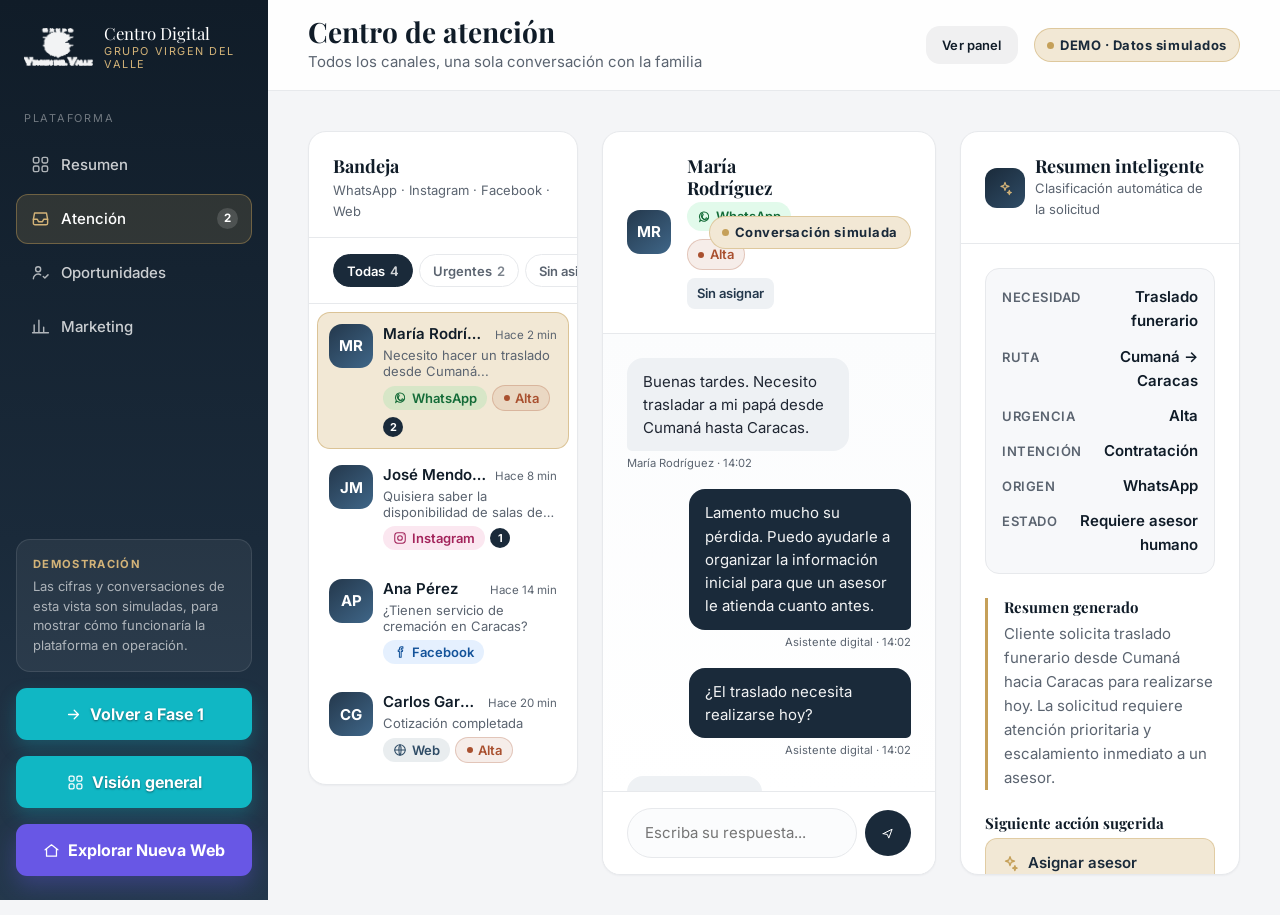
==== commit 725e04f9: "feat(proposal): restore integral client journey and pricing" ====
--- a/centro-atencion-demo.html
+++ b/centro-atencion-demo.html
@@ -5,7 +5,7 @@
   <meta name="viewport" content="width=device-width, initial-scale=1" />
   <title>Centro Digital · Atención omnicanal (demo) | Grupo Virgen del Valle</title>
   <meta name="description" content="Demostración del centro de atención omnicanal de Grupo Virgen del Valle: WhatsApp, Instagram, Facebook y web en una misma bandeja, con resumen inteligente para el asesor. Datos simulados." />
-  <meta name="robots" content="noindex" />
+  <meta name="robots" content="noindex, nofollow" />
   <link rel="icon" type="image/svg+xml" href="assets/img/favicon.svg" />
 
   <link rel="preconnect" href="https://fonts.googleapis.com" />
@@ -15,6 +15,7 @@
   <link rel="stylesheet" href="css/tokens.css" />
   <link rel="stylesheet" href="css/main.css" />
   <link rel="stylesheet" href="css/demo-dashboard.css" />
+  <link rel="stylesheet" href="css/propuesta-context.css" />
 </head>
 <body class="app-body">
   <a class="skip-link" href="#app-content">Saltar al contenido</a>
--- a/css/main.css
+++ b/css/main.css
@@ -7,6 +7,8 @@
 
 html {
   scroll-behavior: smooth;
+  /* El menú móvil cerrado vive fuera de pantalla: no debe generar scroll lateral */
+  overflow-x: clip;
 }
 
 @media (prefers-reduced-motion: reduce) {
@@ -25,6 +27,7 @@
 
 body {
   margin: 0;
+  overflow-x: clip;
   font-family: var(--font-body);
   font-size: var(--fs-base);
   line-height: 1.6;
@@ -656,12 +659,14 @@
     align-items: flex-start;
     padding: calc(var(--space-2xl)) var(--space-lg) var(--space-lg);
     transform: translateX(100%);
-    transition: transform var(--transition-base);
+    visibility: hidden;
+    transition: transform var(--transition-base), visibility var(--transition-base);
     z-index: 90;
   }
 
   .main-nav.is-open {
     transform: translateX(0);
+    visibility: visible;
   }
 
   .main-nav__list {
--- a/css/demo-dashboard.css
+++ b/css/demo-dashboard.css
@@ -14,6 +14,7 @@
 body.app-body {
   background: var(--app-bg);
   margin: 0;
+  font-variant-numeric: lining-nums;
 }
 
 /* ------------------------------------------------------------------ */
@@ -307,18 +308,18 @@
 }
 
 .section-grid--2 {
-  grid-template-columns: repeat(auto-fit, minmax(340px, 1fr));
+  grid-template-columns: repeat(auto-fit, minmax(min(340px, 100%), 1fr));
 }
 
 .section-grid--3 {
-  grid-template-columns: repeat(auto-fit, minmax(280px, 1fr));
+  grid-template-columns: repeat(auto-fit, minmax(min(280px, 100%), 1fr));
 }
 
 /* KPI cards ---------------------------------------------------------- */
 
 .kpi-grid {
   display: grid;
-  grid-template-columns: repeat(auto-fit, minmax(230px, 1fr));
+  grid-template-columns: repeat(auto-fit, minmax(min(230px, 100%), 1fr));
   gap: var(--space-md);
 }
 
@@ -1419,6 +1420,35 @@
 /* Responsive                                                          */
 /* ------------------------------------------------------------------ */
 
+/* Con la barra lateral visible, la fila de 6 columnas no cabe por debajo de ~1180px */
+@media (max-width: 1180px) {
+  .lead-row {
+    display: flex;
+    flex-wrap: wrap;
+    align-items: center;
+    gap: 0.5em var(--space-sm);
+  }
+
+  .lead-row__name {
+    flex: 1 1 60%;
+    min-width: 0;
+  }
+
+  .lead-row__cell {
+    flex: 0 0 auto;
+    font-size: var(--fs-xs);
+  }
+
+  .lead-row__cell small {
+    display: inline;
+    margin-left: 0.35em;
+  }
+
+  .lead-row__cell small::before {
+    content: "· ";
+  }
+}
+
 @media (max-width: 1240px) {
   .inbox-layout {
     grid-template-columns: minmax(260px, 320px) minmax(0, 1fr);
@@ -1436,22 +1466,33 @@
 
 @media (max-width: 900px) {
   .app-shell {
-    grid-template-columns: 1fr;
+    grid-template-columns: minmax(0, 1fr);
   }
 
   .app-sidebar {
     position: static;
     height: auto;
     flex-direction: row;
+    flex-wrap: wrap;
     align-items: center;
     gap: var(--space-sm);
     padding: var(--space-sm) var(--space-md);
-    overflow-x: auto;
-  }
-
+    overflow: visible;
+  }
+
+  /* Fila 1: navegación desplazable; fila 2: accesos de regreso */
   .app-nav {
     flex-direction: row;
     gap: 4px;
+    order: 3;
+    flex: 1 1 100%;
+    min-width: 0;
+    overflow-x: auto;
+    scrollbar-width: none;
+  }
+
+  .app-nav::-webkit-scrollbar {
+    display: none;
   }
 
   .app-nav__label,
@@ -1461,7 +1502,17 @@
 
   .app-sidebar__footer {
     margin-top: 0;
-    margin-left: auto;
+    order: 4;
+    flex: 1 1 100%;
+    flex-direction: row;
+    flex-wrap: wrap;
+    gap: 6px;
+    min-width: 0;
+  }
+
+  .app-back-link {
+    padding: 0.55em 0.8em;
+    font-size: var(--fs-xs);
   }
 
   .app-nav__item {
@@ -1478,7 +1529,7 @@
   }
 
   .inbox-layout {
-    grid-template-columns: 1fr;
+    grid-template-columns: minmax(0, 1fr);
   }
 
   .inbox-col {
@@ -1525,6 +1576,24 @@
 @media (max-width: 560px) {
   .app-brand__text {
     display: none;
+  }
+
+  /* Embudo compacto: cifra y etapa arriba, barra proporcional debajo */
+  .funnel__step {
+    grid-template-columns: minmax(0, 1fr);
+    gap: 0.4em;
+  }
+
+  .funnel__meta {
+    display: flex;
+    align-items: baseline;
+    gap: 0.6em;
+  }
+
+  .funnel__bar {
+    height: 12px;
+    padding: 0;
+    font-size: 0;
   }
 
   .kpi-card__value {
--- a/css/propuesta-context.css
+++ b/css/propuesta-context.css
@@ -0,0 +1,515 @@
+/**
+ * Controles de navegación entre capítulos (Vision general / Fase 1 / Fase 2).
+ *
+ * Compartido por propuesta.html, propuesta-fase2.html, index.html y
+ * cotizar.html. No modifica ningun otro archivo CSS existente.
+ */
+
+.pnav__chapters {
+  display: flex;
+  justify-content: center;
+  align-items: center;
+  gap: 0.5em;
+  padding: 0.5em var(--space-md);
+  border-top: 1px solid var(--color-border);
+  background: var(--color-ivory);
+}
+
+.pnav__chapter-link {
+  text-decoration: none;
+  font-size: 0.78rem;
+  font-weight: 700;
+  color: var(--color-text-muted);
+  background: var(--color-surface);
+  border: 1px solid var(--color-border);
+  border-radius: var(--radius-pill);
+  padding: 0.4em 0.95em;
+  white-space: nowrap;
+  transition: color var(--duration-base) var(--ease-standard), border-color var(--duration-base) var(--ease-standard);
+}
+
+.pnav__chapter-link:hover {
+  color: var(--color-primary-strong);
+  border-color: var(--color-gold-500);
+}
+
+.pcontext-strip {
+  padding-top: var(--space-lg);
+  display: grid;
+  gap: 0.5em;
+  text-align: center;
+  color: var(--color-text-muted);
+  font-size: var(--fs-sm);
+}
+
+.pcontext-strip strong {
+  color: var(--color-primary-strong);
+}
+
+.pcontext-links {
+  display: flex;
+  justify-content: center;
+  align-items: center;
+  gap: 0.6em;
+  font-size: var(--fs-sm);
+}
+
+.pcontext-links a {
+  color: var(--color-navy-700);
+  font-weight: 600;
+  text-underline-offset: 3px;
+}
+
+.pcontext-links span {
+  color: var(--color-silver-300);
+}
+
+.pcontext-quicklinks {
+  margin-top: var(--space-md);
+  display: flex;
+  flex-wrap: wrap;
+  gap: 0.6em;
+}
+
+.pcontext-quicklinks a {
+  display: inline-flex;
+  align-items: center;
+  gap: 0.5em;
+  font-size: var(--fs-sm);
+  font-weight: 600;
+  color: var(--color-navy-700);
+  text-decoration: none;
+  background: var(--color-ivory);
+  border: 1px solid var(--color-border);
+  border-radius: var(--radius-pill);
+  padding: 0.6em 1.1em;
+  transition: border-color var(--duration-base) var(--ease-standard), background var(--duration-base) var(--ease-standard);
+}
+
+.pcontext-quicklinks a:hover {
+  border-color: var(--color-gold-500);
+  background: var(--color-surface);
+}
+
+.p-phase2__ctas {
+  display: flex;
+  flex-wrap: wrap;
+  gap: var(--space-sm);
+  margin-top: var(--space-md);
+}
+
+.pcontext-bar {
+  position: fixed;
+  left: 14px;
+  bottom: 14px;
+  z-index: 60;
+  display: flex;
+  align-items: center;
+  gap: 0.5em;
+  background: var(--color-navy-900);
+  color: rgba(255, 255, 255, 0.85);
+  border-radius: var(--radius-pill);
+  padding: 0.5em 0.55em 0.5em 0.9em;
+  box-shadow: 0 10px 24px rgba(16, 28, 40, 0.25);
+  font-size: 0.76rem;
+}
+
+.pcontext-bar a {
+  color: inherit;
+  text-decoration: none;
+  font-weight: 600;
+  padding: 0.3em 0.55em;
+  border-radius: var(--radius-pill);
+  transition: background var(--duration-base) var(--ease-standard);
+}
+
+.pcontext-bar a:hover,
+.pcontext-bar a:focus-visible {
+  background: rgba(255, 255, 255, 0.16);
+}
+
+.pcontext-bar span[aria-hidden="true"] {
+  color: rgba(255, 255, 255, 0.35);
+}
+
+@media (max-width: 560px) {
+  .pcontext-bar {
+    left: 10px;
+    bottom: 10px;
+    font-size: 0.7rem;
+  }
+}
+
+/* ------------------------------------------------------------------ */
+/* Gramática de acción: avanzar/explorar (violeta) vs volver (turquesa) */
+/*                                                                      */
+/* Clase adicional aplicada sobre controles de navegación ya existentes */
+/* (.btn, .pnav__chapter-link, .app-back-link, enlaces de cierre). No   */
+/* modifica .btn, main.css ni los tokens de marca — solo define estos   */
+/* dos colores de acción y los aplica donde corresponde.                */
+/* ------------------------------------------------------------------ */
+
+.pcontext-action--forward,
+.pcontext-action--back {
+  display: inline-flex;
+  align-items: center;
+  justify-content: center;
+  gap: 0.5em;
+  font-weight: 700;
+  text-decoration: none;
+  cursor: pointer;
+  border: none;
+  transition: transform 200ms ease, box-shadow 200ms ease, background-color 200ms ease, color 200ms ease;
+}
+
+.pcontext-action--forward {
+  background: #6857e5;
+  color: #ffffff;
+  box-shadow: 0 10px 22px rgba(104, 87, 229, 0.32);
+}
+
+.pcontext-action--forward:hover,
+.pcontext-action--forward:focus-visible {
+  background: #5746cf;
+  color: #ffffff;
+  transform: translateY(-2px);
+  box-shadow: 0 14px 26px rgba(87, 70, 207, 0.38);
+}
+
+.pcontext-action--back {
+  background: #10b7c4;
+  color: #ffffff;
+  box-shadow: 0 8px 18px rgba(16, 183, 196, 0.26);
+}
+
+.pcontext-action--back:hover,
+.pcontext-action--back:focus-visible {
+  background: #0799a6;
+  color: #ffffff;
+  transform: translateY(-2px);
+  box-shadow: 0 12px 22px rgba(7, 153, 166, 0.32);
+}
+
+.pcontext-action--forward:focus-visible,
+.pcontext-action--back:focus-visible {
+  outline: 3px solid rgba(255, 255, 255, 0.8);
+  outline-offset: 2px;
+}
+
+.pcontext-action--forward .icon,
+.pcontext-action--back .icon {
+  transition: transform 200ms ease;
+}
+
+.pcontext-action--forward:hover .icon,
+.pcontext-action--forward:focus-visible .icon {
+  transform: translateX(3px);
+}
+
+.pcontext-action--back:hover .icon,
+.pcontext-action--back:focus-visible .icon {
+  transform: translateX(-3px);
+}
+
+/* Controles que ya eran .btn: solo reciben color, peso y sombra;        */
+/* .btn ya aporta tamaño, padding y radio coherentes con la marca.       */
+.btn.pcontext-action--forward,
+.btn.pcontext-action--back {
+  border-color: transparent;
+}
+
+/* Controles compactos que aún no eran .btn (chips de navegación,        */
+/* accesos rápidos y enlaces de retorno en pie de sidebar/cierre).       */
+.pnav__chapter-link.pcontext-action--forward,
+.pnav__chapter-link.pcontext-action--back,
+.pcontext-quicklinks a.pcontext-action--forward,
+.app-back-link.pcontext-action--forward,
+.app-back-link.pcontext-action--back,
+.p-close__link.pcontext-action--forward,
+.p-close__link.pcontext-action--back {
+  min-height: 44px;
+  padding: 0.65em 1.2em;
+  border-radius: 11px;
+  font-size: 0.92rem;
+}
+
+/* .pcontext-quicklinks a ya trae fondo/borde propios (0,0,1,1); se      */
+/* repite aquí el color de acción con un selector igual de específico    */
+/* para que gane sobre esa regla de base. */
+.pcontext-quicklinks a.pcontext-action--forward {
+  color: #ffffff;
+  background: #6857e5;
+  border-color: transparent;
+}
+
+.pcontext-quicklinks a.pcontext-action--forward:hover,
+.pcontext-quicklinks a.pcontext-action--forward:focus-visible {
+  color: #ffffff;
+  background: #5746cf;
+  border-color: transparent;
+}
+
+/* Dentro de la hoja/índice móvil: fila más compacta, sin restructurar   */
+/* la lista existente. */
+.pnav__sheet a.pcontext-action--forward,
+.pnav__sheet a.pcontext-action--back {
+  min-height: 40px;
+  padding: 0.55em 1em;
+  border-radius: 10px;
+  border-bottom: none;
+  margin: 0.3em 0;
+  font-size: 0.85rem;
+}
+
+/* Franja de contexto (propuesta-fase2.html): enlaces de texto, no       */
+/* botones sólidos, para no duplicar visualmente el chip del header.     */
+.pcontext-links a {
+  color: #0799a6;
+  font-weight: 700;
+  text-decoration-thickness: 1px;
+}
+
+.pcontext-links a:hover,
+.pcontext-links a:focus-visible {
+  text-decoration-thickness: 2px;
+}
+
+@media (prefers-reduced-motion: reduce) {
+  .pcontext-action--forward,
+  .pcontext-action--back,
+  .pcontext-action--forward .icon,
+  .pcontext-action--back .icon {
+    transition: none;
+  }
+
+  .pcontext-action--forward:hover,
+  .pcontext-action--back:hover {
+    transform: none;
+  }
+
+  .pcontext-action--forward:hover .icon,
+  .pcontext-action--back:hover .icon {
+    transform: none;
+  }
+}
+
+/* Control flotante de retorno (index.html, cotizar.html): mismo         */
+/* lenguaje turquesa, sin rediseñar su forma o ubicación compacta.       */
+.pcontext-bar {
+  background: #10b7c4;
+}
+
+.pcontext-bar a:hover,
+.pcontext-bar a:focus-visible {
+  background: rgba(255, 255, 255, 0.22);
+}
+
+/* Botones de recorrido: tamaño táctil y contraste coherentes en todas las vistas. */
+.btn.pcontext-action--forward,
+.btn.pcontext-action--back,
+.pnav__chapter-link.pcontext-action--forward,
+.pnav__chapter-link.pcontext-action--back,
+.pcontext-quicklinks a.pcontext-action--forward,
+.app-back-link.pcontext-action--forward,
+.app-back-link.pcontext-action--back,
+.p-close__link.pcontext-action--forward,
+.p-close__link.pcontext-action--back,
+.pintegral-chapter__grid a.pcontext-action--forward,
+.pcontext-bar a.pcontext-action--back {
+  min-height: 52px;
+  padding: 0.75em 1.15em;
+  border-radius: 11px;
+  font-size: 1rem;
+  font-weight: 700;
+  line-height: 1.25;
+  white-space: normal;
+  text-align: center;
+}
+
+.btn.pcontext-action--forward,
+.pnav__chapter-link.pcontext-action--forward,
+.app-back-link.pcontext-action--forward,
+.p-close__link.pcontext-action--forward,
+.pintegral-chapter__grid a.pcontext-action--forward {
+  background: #6857e5;
+  color: #ffffff;
+  border-color: transparent;
+}
+
+.btn.pcontext-action--back,
+.pnav__chapter-link.pcontext-action--back,
+.app-back-link.pcontext-action--back,
+.p-close__link.pcontext-action--back,
+.pcontext-bar a.pcontext-action--back {
+  background: #10b7c4;
+  color: #ffffff;
+  border-color: transparent;
+  text-shadow: 0 1px 2px rgba(0, 34, 44, 0.55);
+}
+
+.btn.pcontext-action--forward:hover,
+.btn.pcontext-action--forward:focus-visible,
+.pnav__chapter-link.pcontext-action--forward:hover,
+.pnav__chapter-link.pcontext-action--forward:focus-visible,
+.app-back-link.pcontext-action--forward:hover,
+.app-back-link.pcontext-action--forward:focus-visible,
+.p-close__link.pcontext-action--forward:hover,
+.p-close__link.pcontext-action--forward:focus-visible,
+.pintegral-chapter__grid a.pcontext-action--forward:hover,
+.pintegral-chapter__grid a.pcontext-action--forward:focus-visible {
+  background: #5746cf;
+  color: #ffffff;
+  transform: translateY(-2px);
+  box-shadow: 0 14px 26px rgba(87, 70, 207, 0.38);
+}
+
+.btn.pcontext-action--back:hover,
+.btn.pcontext-action--back:focus-visible,
+.pnav__chapter-link.pcontext-action--back:hover,
+.pnav__chapter-link.pcontext-action--back:focus-visible,
+.app-back-link.pcontext-action--back:hover,
+.app-back-link.pcontext-action--back:focus-visible,
+.p-close__link.pcontext-action--back:hover,
+.p-close__link.pcontext-action--back:focus-visible,
+.pcontext-bar a.pcontext-action--back:hover,
+.pcontext-bar a.pcontext-action--back:focus-visible {
+  background: #0799a6;
+  color: #ffffff;
+  transform: translateY(-2px);
+  box-shadow: 0 12px 22px rgba(7, 153, 166, 0.32);
+}
+
+.pcontext-action--forward:focus-visible,
+.pcontext-action--back:focus-visible {
+  outline: 3px solid #172a43;
+  outline-offset: 3px;
+}
+
+.pintegral-chapter__grid a.pcontext-action--forward {
+  display: grid;
+  justify-items: start;
+  text-align: left;
+}
+
+.pintegral-chapter__grid a.pcontext-action--forward strong,
+.pintegral-chapter__grid a.pcontext-action--forward span {
+  color: #ffffff;
+}
+
+.pintegral-chapter__grid a.pcontext-action--forward span {
+  opacity: 0.9;
+}
+
+.pcontext-quicklinks a.pcontext-action--forward::after,
+.pintegral-chapter__grid a.pcontext-action--forward::after,
+.pintegral-chapter__ctas a.pcontext-action--forward:last-child::after,
+.pnav__sheet a.pcontext-action--forward::after {
+  content: "→";
+  display: inline-block;
+  font-size: 1.1em;
+  transition: transform 200ms ease;
+}
+
+.pintegral-chapter__grid a.pcontext-action--forward::after {
+  justify-self: end;
+}
+
+.pcontext-quicklinks a.pcontext-action--forward:hover::after,
+.pintegral-chapter__grid a.pcontext-action--forward:hover::after,
+.pintegral-chapter__ctas a.pcontext-action--forward:last-child:hover::after,
+.pnav__sheet a.pcontext-action--forward:hover::after {
+  transform: translateX(4px);
+}
+
+.pcontext-bar {
+  width: max-content;
+  max-width: calc(100vw - 20px);
+  padding: 0;
+  gap: 0.4em;
+  background: transparent;
+  box-shadow: none;
+}
+
+.pcontext-bar a.pcontext-action--back {
+  display: inline-flex;
+  box-shadow: 0 8px 18px rgba(16, 183, 196, 0.26);
+}
+
+.pcontext-bar span[aria-hidden="true"] {
+  display: none;
+}
+
+.pcontext-links a.pcontext-action--back {
+  min-height: 50px;
+  padding: 0.7em 1em;
+  border-radius: 11px;
+  background: #10b7c4;
+  color: #ffffff;
+  text-decoration: none;
+}
+
+.pcontext-links a.pcontext-action--back:hover,
+.pcontext-links a.pcontext-action--back:focus-visible {
+  background: #0799a6;
+  color: #ffffff;
+}
+
+.pnav__sheet a.pcontext-action--forward,
+.pnav__sheet a.pcontext-action--back {
+  min-height: 50px;
+  font-size: 1rem;
+}
+
+.p-price.p-price--single {
+  grid-template-columns: minmax(0, 1fr);
+}
+
+.p-pay__steps.p-pay__steps--split,
+.f2-pay__steps.f2-pay__steps--split {
+  grid-template-columns: repeat(2, minmax(0, 1fr));
+}
+
+@media (max-width: 560px) {
+  .pnav__chapters,
+  .pcontext-links {
+    flex-wrap: wrap;
+  }
+
+  .pcontext-bar {
+    right: 10px;
+  }
+
+  .pcontext-bar a.pcontext-action--back {
+    min-height: 50px;
+    padding: 0.65em 0.7em;
+    font-size: 0.875rem;
+  }
+
+  .p-pay__steps.p-pay__steps--split,
+  .f2-pay__steps.f2-pay__steps--split {
+    grid-template-columns: 1fr;
+  }
+}
+
+@media (prefers-reduced-motion: reduce) {
+  .pcontext-quicklinks a.pcontext-action--forward::after,
+  .pintegral-chapter__grid a.pcontext-action--forward::after,
+  .pintegral-chapter__ctas a.pcontext-action--forward:last-child::after,
+  .pnav__sheet a.pcontext-action--forward::after {
+    transition: none;
+  }
+
+  .pcontext-quicklinks a.pcontext-action--forward:hover::after,
+  .pintegral-chapter__grid a.pcontext-action--forward:hover::after,
+  .pintegral-chapter__ctas a.pcontext-action--forward:last-child:hover::after,
+  .pnav__sheet a.pcontext-action--forward:hover::after {
+    transform: none;
+  }
+
+  .pcontext-action--forward:hover,
+  .pcontext-action--back:hover,
+  .pcontext-action--forward:focus-visible,
+  .pcontext-action--back:focus-visible {
+    transform: none;
+  }
+}
